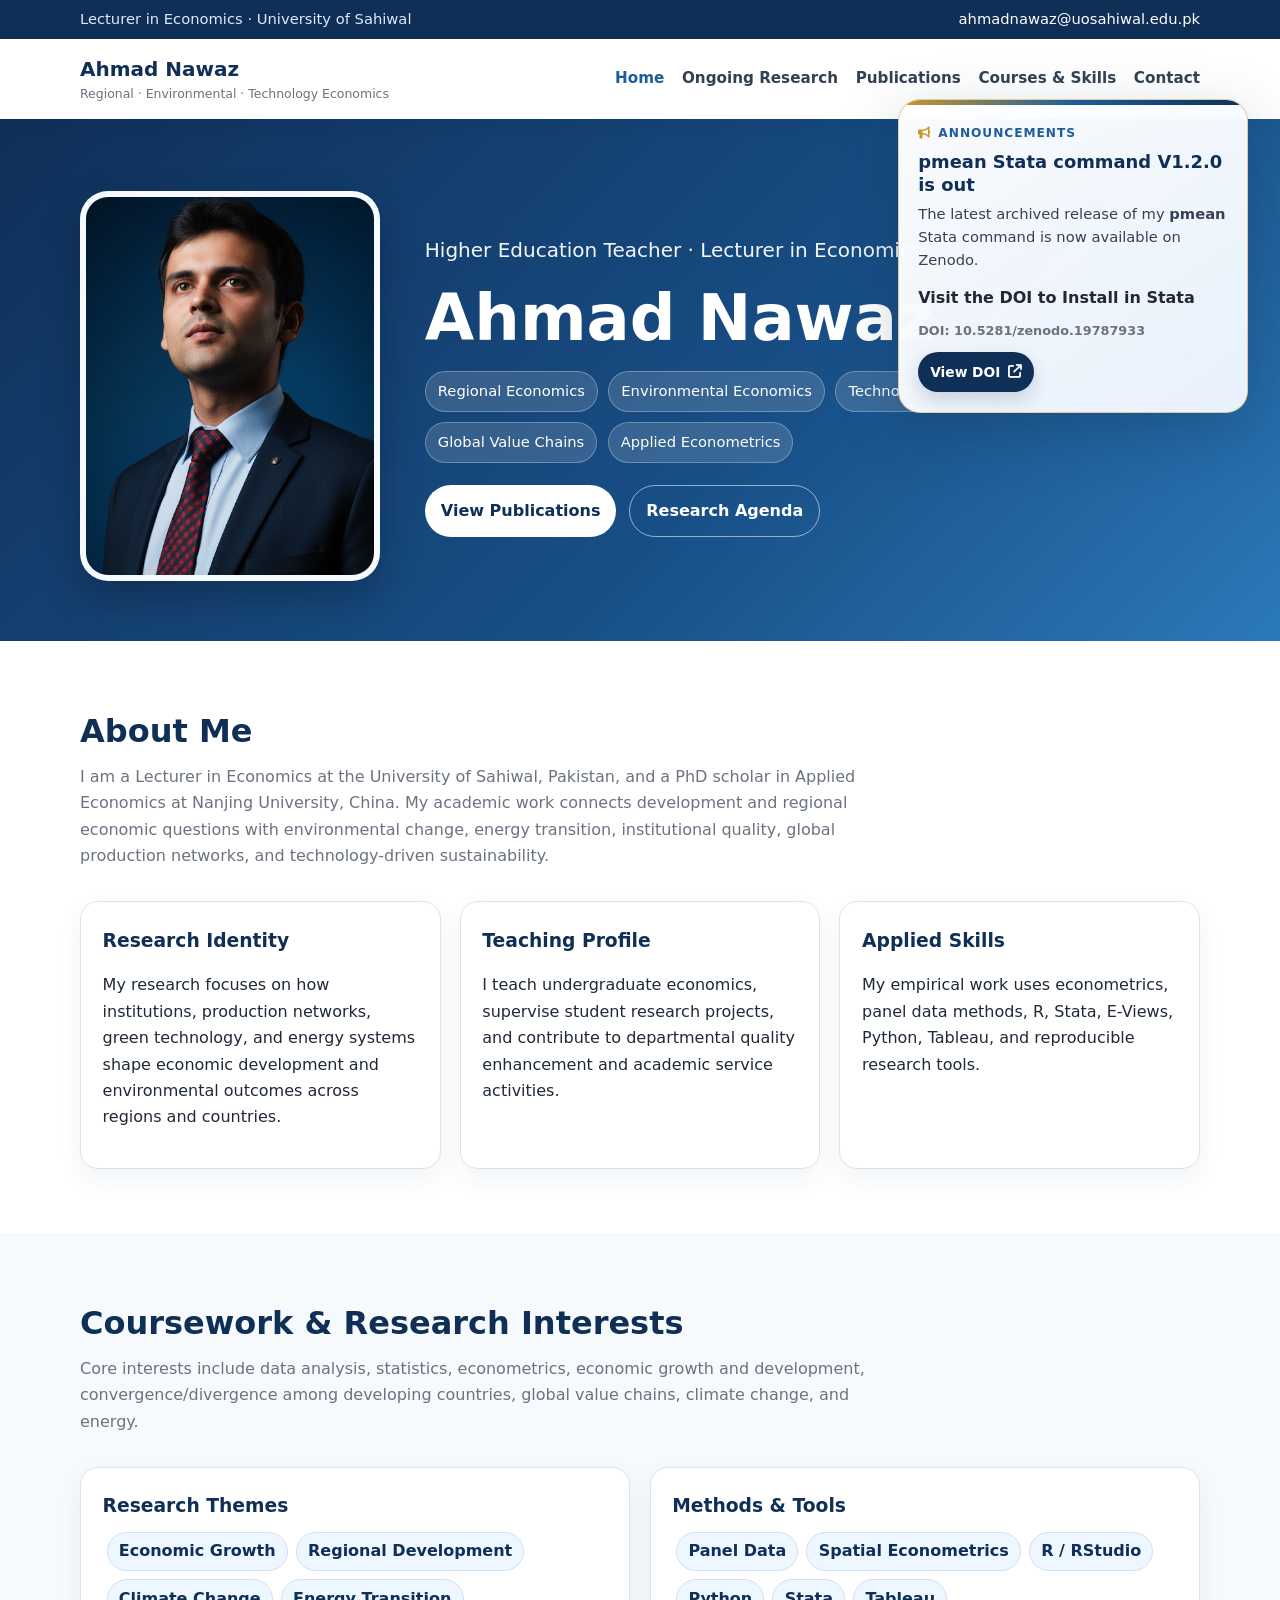
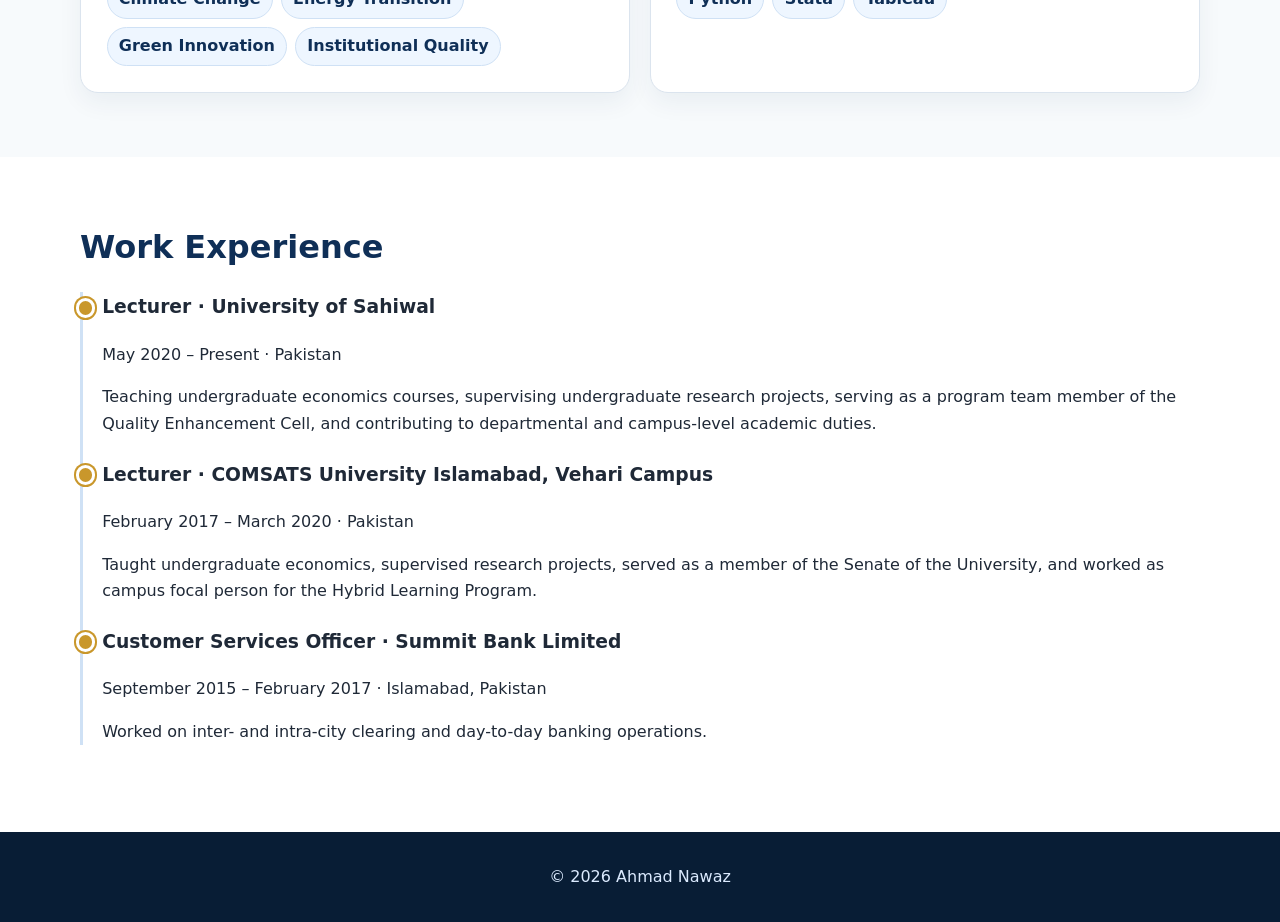
==== index.html @ 9e7041a4 "Remove contact link from footer Updated the footer section to remove the contact link." ====
<!DOCTYPE html><html lang="en"><head><meta charset="UTF-8"><meta name="viewport" content="width=device-width, initial-scale=1.0"><title>Ahmad Nawaz | Applied Economics Researcher</title><link rel="stylesheet" href="styles.css"><link rel="stylesheet" href="https://cdnjs.cloudflare.com/ajax/libs/font-awesome/6.4.0/css/all.min.css"></head><body>
<div class="topbar"><div class="container"><span>Lecturer in Economics · University of Sahiwal</span><span><a href="mailto:ahmadnawaz@uosahiwal.edu.pk">ahmadnawaz@uosahiwal.edu.pk</a></span></div></div>
<nav class="navbar"><div class="container nav-inner"><a class="brand" href="index.html">Ahmad Nawaz<span>Regional · Environmental · Technology Economics</span></a><div class="nav-links"><a class="active" href="index.html">Home</a><a href="ongoing-research.html">Ongoing Research</a><a href="publications.html">Publications</a><a href="courses-skills.html">Courses & Skills</a><a href="contact.html">Contact</a></div></div></nav>
<aside class="announcement-float" aria-label="Announcement: pmean Stata command V1.2.0 release">
  <div class="announcement-card">
    <div class="announcement-kicker"><i class="fa-solid fa-bullhorn" aria-hidden="true"></i><span>Announcements</span></div>
    <p class="announcement-title">pmean Stata command V1.2.0 is out</p>
    <p>The latest archived release of my <strong>pmean</strong> Stata command is now available on Zenodo.</p> 
    </p><strong>Visit the DOI to Install in Stata</strong></p>
    <span class="announcement-doi">DOI: 10.5281/zenodo.19787933</span>
    <a class="announcement-link" href="https://doi.org/10.5281/zenodo.19787933" target="_blank" rel="noopener noreferrer">View DOI <i class="fa-solid fa-arrow-up-right-from-square" aria-hidden="true"></i></a>
  </div>
</aside>
<header class="hero"><div class="container hero-grid"><div class="photo-frame"><img class="profile-photo" src="assets/profile.jpg" alt="Photo of Ahmad Nawaz" onerror="this.src='https://via.placeholder.com/440x560.png?text=Ahmad+Nawaz'"></div><div><p class="tagline">Higher Education Teacher · Lecturer in Economics</p><h1>Ahmad Nawaz</h1><div class="pill-row"><span class="pill">Regional Economics</span><span class="pill">Environmental Economics</span><span class="pill">Technology Economics</span><span class="pill">Global Value Chains</span><span class="pill">Applied Econometrics</span></div><div class="button-row"><a class="btn primary" href="publications.html">View Publications</a><a class="btn secondary" href="ongoing-research.html">Research Agenda</a></div></div></div></header>
<section class="section alt"><div class="container"><h2 class="section-title">About Me</h2><p class="section-lead">I am a Lecturer in Economics at the University of Sahiwal, Pakistan, and a PhD scholar in Applied Economics at Nanjing University, China. My academic work connects development and regional economic questions with environmental change, energy transition, institutional quality, global production networks, and technology-driven sustainability.</p><div class="grid three"><div class="card"><h3>Research Identity</h3><p>My research focuses on how institutions, production networks, green technology, and energy systems shape economic development and environmental outcomes across regions and countries.</p></div><div class="card"><h3>Teaching Profile</h3><p>I teach undergraduate economics, supervise student research projects, and contribute to departmental quality enhancement and academic service activities.</p></div><div class="card"><h3>Applied Skills</h3><p>My empirical work uses econometrics, panel data methods, R, Stata, E-Views, Python, Tableau, and reproducible research tools.</p></div></div></div></section>
<section class="section"><div class="container"><h2 class="section-title">Coursework & Research Interests</h2><p class="section-lead">Core interests include data analysis, statistics, econometrics, economic growth and development, convergence/divergence among developing countries, global value chains, climate change, and energy.</p><div class="grid two"><div class="card"><h3>Research Themes</h3><span class="badge">Economic Growth</span><span class="badge">Regional Development</span><span class="badge">Climate Change</span><span class="badge">Energy Transition</span><span class="badge">Green Innovation</span><span class="badge">Institutional Quality</span></div><div class="card"><h3>Methods & Tools</h3><span class="badge">Panel Data</span><span class="badge">Spatial Econometrics</span><span class="badge">R / RStudio</span><span class="badge">Python</span><span class="badge">Stata</span><span class="badge">Tableau</span></div></div></div></section>
<section class="section alt"><div class="container"><h2 class="section-title">Work Experience</h2><div class="timeline"><div class="timeline-item"><h3>Lecturer · University of Sahiwal</h3><p class="meta">May 2020 – Present · Pakistan</p><p>Teaching undergraduate economics courses, supervising undergraduate research projects, serving as a program team member of the Quality Enhancement Cell, and contributing to departmental and campus-level academic duties.</p></div><div class="timeline-item"><h3>Lecturer · COMSATS University Islamabad, Vehari Campus</h3><p class="meta">February 2017 – March 2020 · Pakistan</p><p>Taught undergraduate economics, supervised research projects, served as a member of the Senate of the University, and worked as campus focal person for the Hybrid Learning Program.</p></div><div class="timeline-item"><h3>Customer Services Officer · Summit Bank Limited</h3><p class="meta">September 2015 – February 2017 · Islamabad, Pakistan</p><p>Worked on inter- and intra-city clearing and day-to-day banking operations.</p></div></div></div></section>
<footer class="footer"><div class="container">© 2026 Ahmad Nawaz
---- styles.css ----
:root{
  --navy:#0f2f57; --blue:#1d5d9b; --sky:#eef6ff; --gold:#c9972b; --ink:#1f2937; --muted:#6b7280; --line:#dbe4ee; --white:#fff;
}
*{box-sizing:border-box} html{scroll-behavior:smooth} body{margin:0;font-family:Inter,system-ui,-apple-system,Segoe UI,Roboto,Arial,sans-serif;color:var(--ink);background:#f7fafc;line-height:1.65}.container{width:min(1120px,92%);margin:auto}.topbar{background:var(--navy);color:#dbeafe;font-size:.92rem}.topbar .container{display:flex;justify-content:space-between;gap:1rem;padding:.45rem 0;flex-wrap:wrap}.topbar a{color:#fff;text-decoration:none}.navbar{position:sticky;top:0;z-index:20;background:rgba(255,255,255,.96);backdrop-filter:blur(8px);box-shadow:0 2px 18px rgba(15,47,87,.08)}.nav-inner{display:flex;align-items:center;justify-content:space-between;padding:.9rem 0}.brand{font-weight:800;color:var(--navy);font-size:1.25rem;text-decoration:none}.brand span{display:block;font-weight:500;color:var(--muted);font-size:.78rem;margin-top:-.15rem}.nav-links{display:flex;gap:1.1rem;flex-wrap:wrap}.nav-links a{text-decoration:none;color:#334155;font-weight:600;font-size:.95rem}.nav-links a:hover,.nav-links a.active{color:var(--blue)}.hero{background:linear-gradient(135deg,var(--navy),#184f87 60%,#2b79b8);color:white;padding:4.5rem 0 3.8rem}.hero-grid{display:grid;grid-template-columns:300px 1fr;gap:2.8rem;align-items:center}.photo-frame{width:300px;max-width:100%;height:390px;border-radius:28px;overflow:hidden;border:6px solid rgba(255,255,255,.75);background:#dbeafe;box-shadow:0 18px 40px rgba(0,0,0,.24)}.profile-photo{width:100%;height:100%;display:block;object-fit:cover;object-position:center 22%}.hero h1{font-size:clamp(2.2rem,5vw,4rem);line-height:1.05;margin:.2rem 0}.hero .tagline{font-size:1.25rem;opacity:.95;margin:0 0 1.1rem}.pill-row{display:flex;flex-wrap:wrap;gap:.65rem;margin:1.2rem 0}.pill{background:rgba(255,255,255,.14);border:1px solid rgba(255,255,255,.28);padding:.45rem .75rem;border-radius:999px;font-size:.92rem}.button-row{display:flex;flex-wrap:wrap;gap:.8rem;margin-top:1.4rem}.btn{display:inline-flex;align-items:center;gap:.45rem;border-radius:999px;padding:.75rem 1rem;text-decoration:none;font-weight:700}.btn.primary{background:white;color:var(--navy)}.btn.secondary{border:1px solid rgba(255,255,255,.55);color:white}.section{padding:4rem 0}.section.alt{background:white}.section-title{font-size:2rem;color:var(--navy);margin:0 0 .35rem}.section-lead{color:var(--muted);max-width:820px;margin:0 0 2rem}.grid{display:grid;gap:1.2rem}.grid.two{grid-template-columns:repeat(2,minmax(0,1fr))}.grid.three{grid-template-columns:repeat(3,minmax(0,1fr))}.card{background:white;border:1px solid var(--line);border-radius:18px;padding:1.35rem;box-shadow:0 10px 24px rgba(15,47,87,.06)}.card h3{color:var(--navy);margin:.1rem 0 .35rem}.card .meta{color:var(--blue);font-weight:700;font-size:.94rem}.muted{color:var(--muted)}.timeline{border-left:3px solid #cfe1f5;padding-left:1.2rem}.timeline-item{position:relative;margin-bottom:1.4rem}.timeline-item:before{content:"";position:absolute;left:-1.65rem;top:.35rem;width:.85rem;height:.85rem;border-radius:999px;background:var(--gold);border:3px solid white;box-shadow:0 0 0 2px var(--gold)}.pub{display:grid;grid-template-columns:88px 1fr;gap:1rem}.year{font-weight:800;color:var(--gold);font-size:1.1rem}.pub-title{font-weight:800;color:var(--navy)}.list-clean{padding-left:1.1rem}.list-clean li{margin:.35rem 0}.footer{background:#081d35;color:#dbeafe;padding:2rem 0;text-align:center}.footer a{color:white}.contact-grid{display:grid;grid-template-columns:1.2fr .8fr;gap:1.4rem}.badge{display:inline-block;background:var(--sky);border:1px solid #cfe1f5;color:var(--navy);font-weight:700;padding:.35rem .7rem;border-radius:999px;margin:.25rem}.notice{background:#fff8e6;border-left:5px solid var(--gold);padding:1rem;border-radius:12px;color:#5f4200}.course-list{columns:2;column-gap:2rem}.course-list li{break-inside:avoid;margin-bottom:.45rem}@media(max-width:800px){.hero-grid,.grid.two,.grid.three,.contact-grid{grid-template-columns:1fr}.hero{text-align:center}.photo-frame{margin:auto;width:min(300px,90vw);height:390px}.profile-photo{margin:auto}.pill-row,.button-row{justify-content:center}.nav-links{gap:.65rem}.course-list{columns:1}}

.announcement-float{position:fixed;top:6.2rem;right:clamp(1rem,4vw,2rem);z-index:30;width:min(350px,calc(100vw - 2rem));animation:announcement-drift 16s ease-in-out infinite;filter:drop-shadow(0 18px 30px rgba(8,29,53,.22))}.announcement-card{position:relative;overflow:hidden;background:linear-gradient(145deg,rgba(255,255,255,.98),rgba(238,246,255,.97));border:1px solid rgba(201,151,43,.45);border-radius:22px;padding:1.15rem 1.2rem 1.2rem;box-shadow:inset 0 1px 0 rgba(255,255,255,.85)}.announcement-card:before{content:"";position:absolute;inset:0 0 auto 0;height:5px;background:linear-gradient(90deg,var(--gold),var(--blue),var(--navy))}.announcement-kicker{display:inline-flex;align-items:center;gap:.45rem;color:var(--blue);font-size:.76rem;font-weight:800;letter-spacing:.08em;text-transform:uppercase}.announcement-kicker i{color:var(--gold)}.announcement-card .announcement-title{color:var(--navy);font-size:1.12rem;line-height:1.25;margin:.4rem 0 .45rem;font-weight:800}.announcement-card p{font-size:.92rem;line-height:1.55;color:#334155;margin:0 0 .8rem}.announcement-doi{display:block;color:var(--muted);font-size:.8rem;font-weight:700;margin:-.25rem 0 .7rem}.announcement-link{display:inline-flex;align-items:center;gap:.45rem;text-decoration:none;background:var(--navy);color:white;font-weight:800;font-size:.86rem;padding:.55rem .75rem;border-radius:999px;box-shadow:0 8px 18px rgba(15,47,87,.18)}.announcement-link:hover{background:var(--blue);transform:translateY(-1px)}@keyframes announcement-drift{0%,100%{transform:translateY(0)}50%{transform:translateY(28px)}}@media(prefers-reduced-motion:reduce){.announcement-float{animation:none}.announcement-link:hover{transform:none}}@media(max-width:800px){.announcement-float{position:static;width:min(92%,420px);margin:1rem auto -1.2rem;animation:none}.announcement-card{text-align:left}.announcement-card .announcement-title{font-size:1.05rem}}
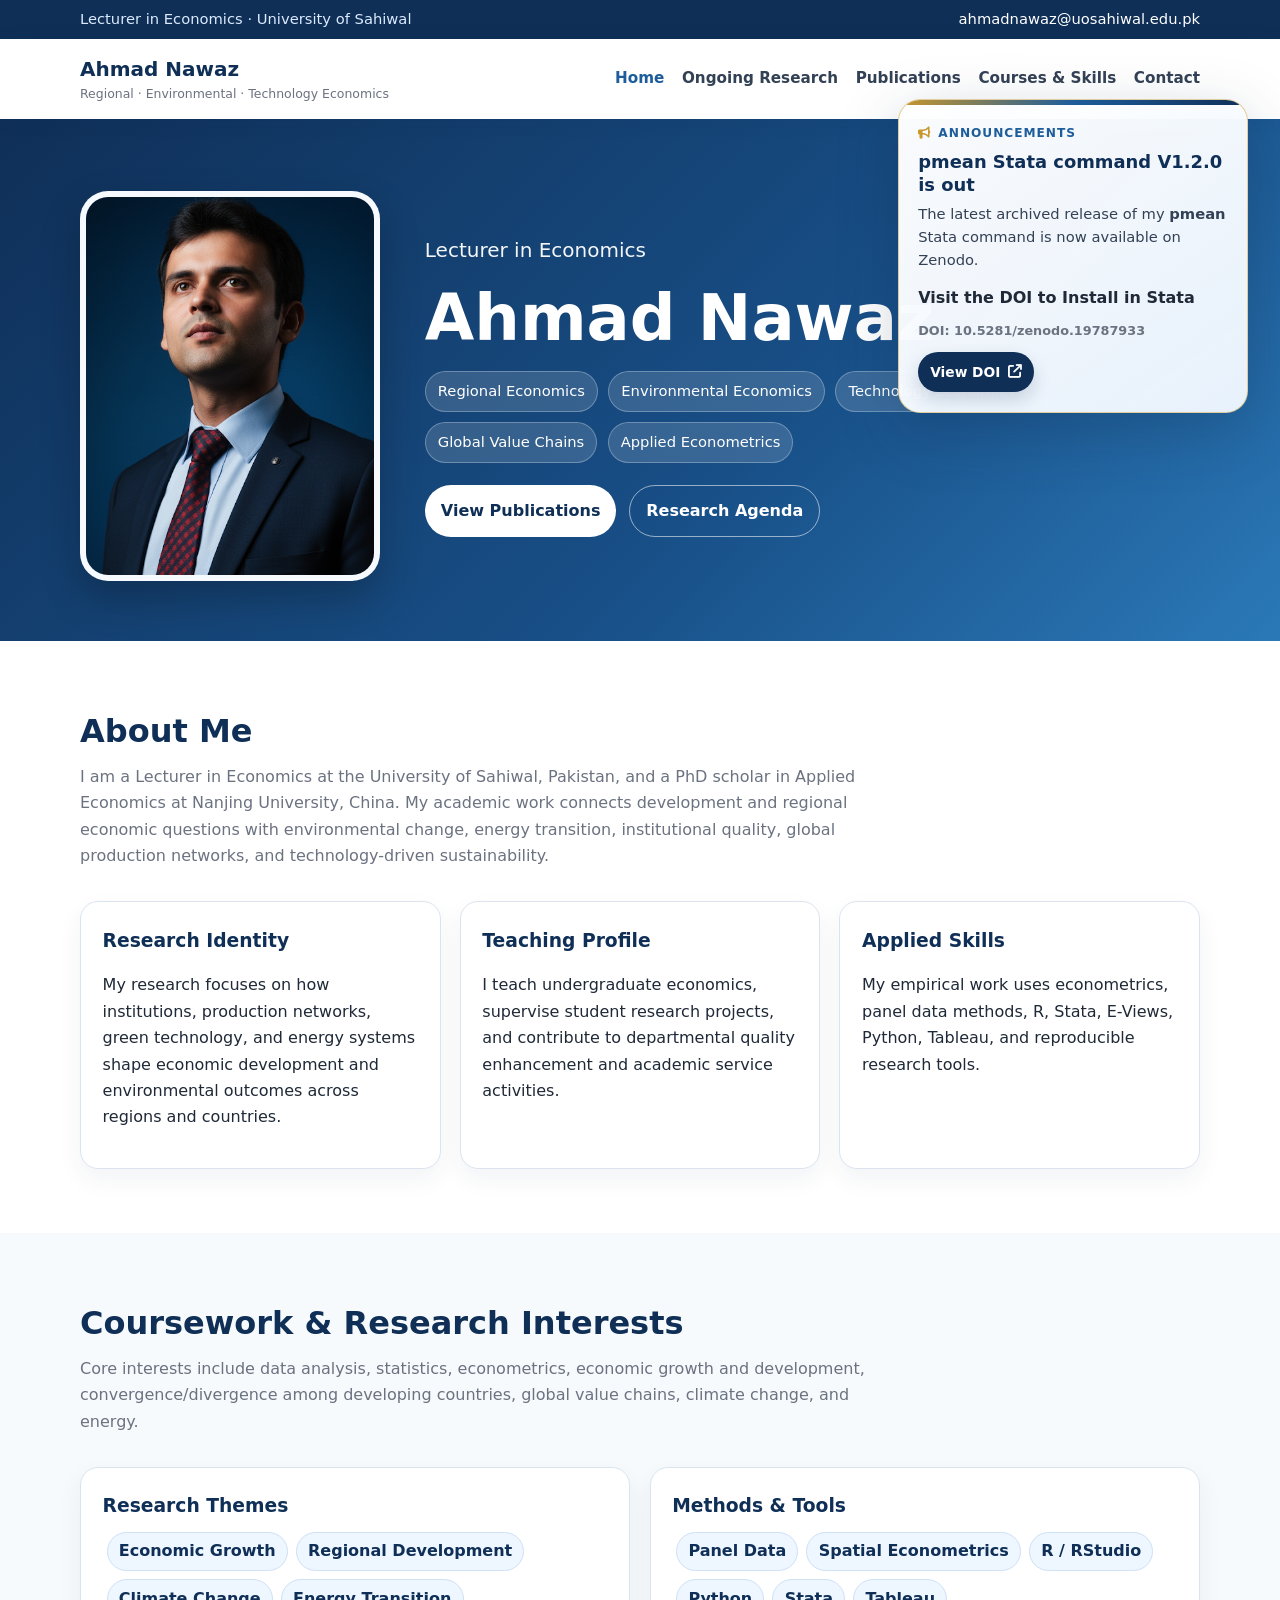
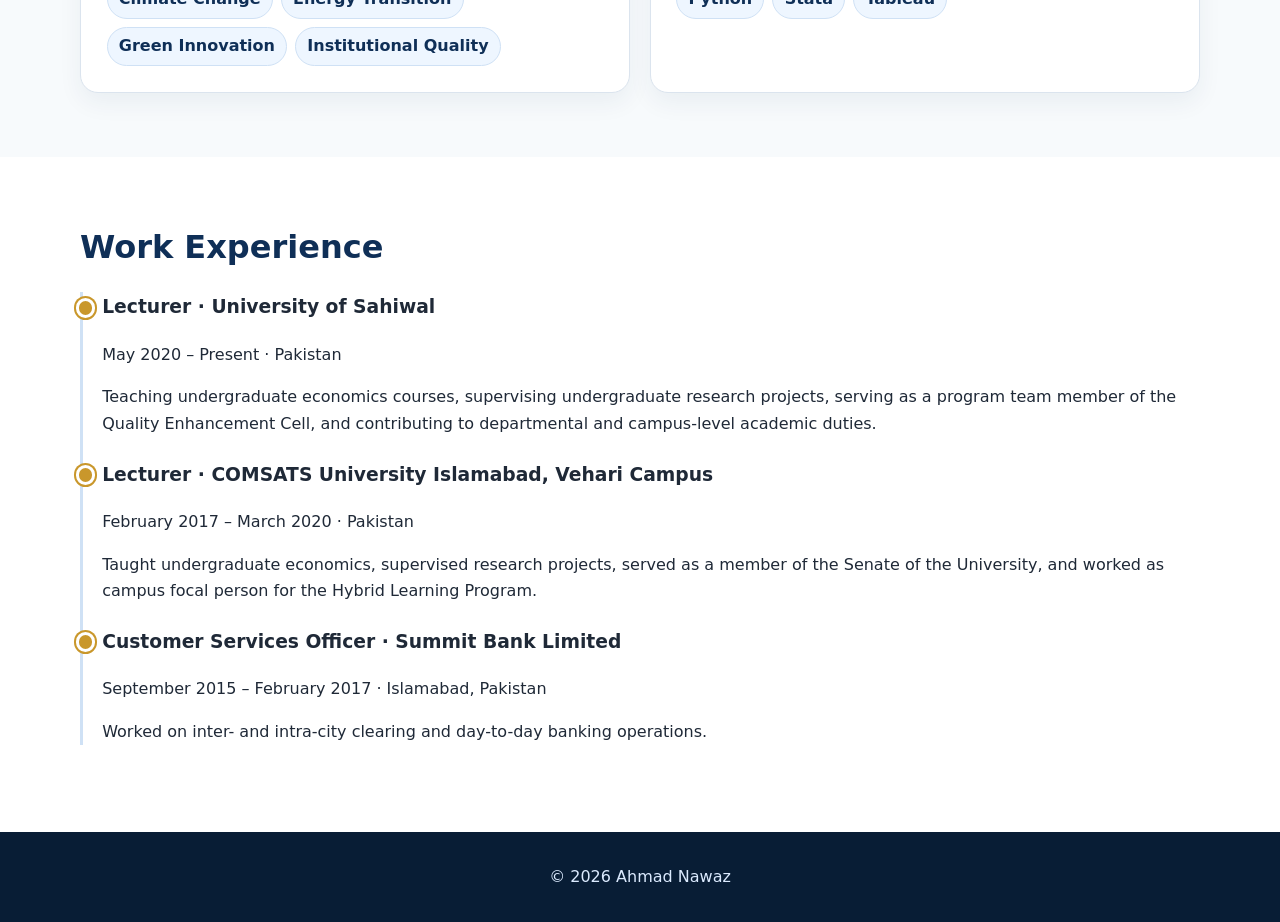
==== commit 20c7d932: "Fix duplicate header section in index.html" ====
--- a/index.html
+++ b/index.html
@@ -11,7 +11,7 @@
     <a class="announcement-link" href="https://doi.org/10.5281/zenodo.19787933" target="_blank" rel="noopener noreferrer">View DOI <i class="fa-solid fa-arrow-up-right-from-square" aria-hidden="true"></i></a>
   </div>
 </aside>
-<header class="hero"><div class="container hero-grid"><div class="photo-frame"><img class="profile-photo" src="assets/profile.jpg" alt="Photo of Ahmad Nawaz" onerror="this.src='https://via.placeholder.com/440x560.png?text=Ahmad+Nawaz'"></div><div><p class="tagline">Higher Education Teacher · Lecturer in Economics</p><h1>Ahmad Nawaz</h1><div class="pill-row"><span class="pill">Regional Economics</span><span class="pill">Environmental Economics</span><span class="pill">Technology Economics</span><span class="pill">Global Value Chains</span><span class="pill">Applied Econometrics</span></div><div class="button-row"><a class="btn primary" href="publications.html">View Publications</a><a class="btn secondary" href="ongoing-research.html">Research Agenda</a></div></div></div></header>
+<header class="hero"><div class="container hero-grid"><div class="photo-frame"><img class="profile-photo" src="assets/profile.jpg" alt="Photo of Ahmad Nawaz" onerror="this.src='https://via.placeholder.com/440x560.png?text=Ahmad+Nawaz'"></div><div><p class="tagline">Lecturer in Economics</p><h1>Ahmad Nawaz</h1><div class="pill-row"><span class="pill">Regional Economics</span><span class="pill">Environmental Economics</span><span class="pill">Technology Economics</span><span class="pill">Global Value Chains</span><span class="pill">Applied Econometrics</span></div><div class="button-row"><a class="btn primary" href="publications.html">View Publications</a><a class="btn secondary" href="ongoing-research.html">Research Agenda</a></div></div></div></header>
 <section class="section alt"><div class="container"><h2 class="section-title">About Me</h2><p class="section-lead">I am a Lecturer in Economics at the University of Sahiwal, Pakistan, and a PhD scholar in Applied Economics at Nanjing University, China. My academic work connects development and regional economic questions with environmental change, energy transition, institutional quality, global production networks, and technology-driven sustainability.</p><div class="grid three"><div class="card"><h3>Research Identity</h3><p>My research focuses on how institutions, production networks, green technology, and energy systems shape economic development and environmental outcomes across regions and countries.</p></div><div class="card"><h3>Teaching Profile</h3><p>I teach undergraduate economics, supervise student research projects, and contribute to departmental quality enhancement and academic service activities.</p></div><div class="card"><h3>Applied Skills</h3><p>My empirical work uses econometrics, panel data methods, R, Stata, E-Views, Python, Tableau, and reproducible research tools.</p></div></div></div></section>
 <section class="section"><div class="container"><h2 class="section-title">Coursework & Research Interests</h2><p class="section-lead">Core interests include data analysis, statistics, econometrics, economic growth and development, convergence/divergence among developing countries, global value chains, climate change, and energy.</p><div class="grid two"><div class="card"><h3>Research Themes</h3><span class="badge">Economic Growth</span><span class="badge">Regional Development</span><span class="badge">Climate Change</span><span class="badge">Energy Transition</span><span class="badge">Green Innovation</span><span class="badge">Institutional Quality</span></div><div class="card"><h3>Methods & Tools</h3><span class="badge">Panel Data</span><span class="badge">Spatial Econometrics</span><span class="badge">R / RStudio</span><span class="badge">Python</span><span class="badge">Stata</span><span class="badge">Tableau</span></div></div></div></section>
 <section class="section alt"><div class="container"><h2 class="section-title">Work Experience</h2><div class="timeline"><div class="timeline-item"><h3>Lecturer · University of Sahiwal</h3><p class="meta">May 2020 – Present · Pakistan</p><p>Teaching undergraduate economics courses, supervising undergraduate research projects, serving as a program team member of the Quality Enhancement Cell, and contributing to departmental and campus-level academic duties.</p></div><div class="timeline-item"><h3>Lecturer · COMSATS University Islamabad, Vehari Campus</h3><p class="meta">February 2017 – March 2020 · Pakistan</p><p>Taught undergraduate economics, supervised research projects, served as a member of the Senate of the University, and worked as campus focal person for the Hybrid Learning Program.</p></div><div class="timeline-item"><h3>Customer Services Officer · Summit Bank Limited</h3><p class="meta">September 2015 – February 2017 · Islamabad, Pakistan</p><p>Worked on inter- and intra-city clearing and day-to-day banking operations.</p></div></div></div></section>
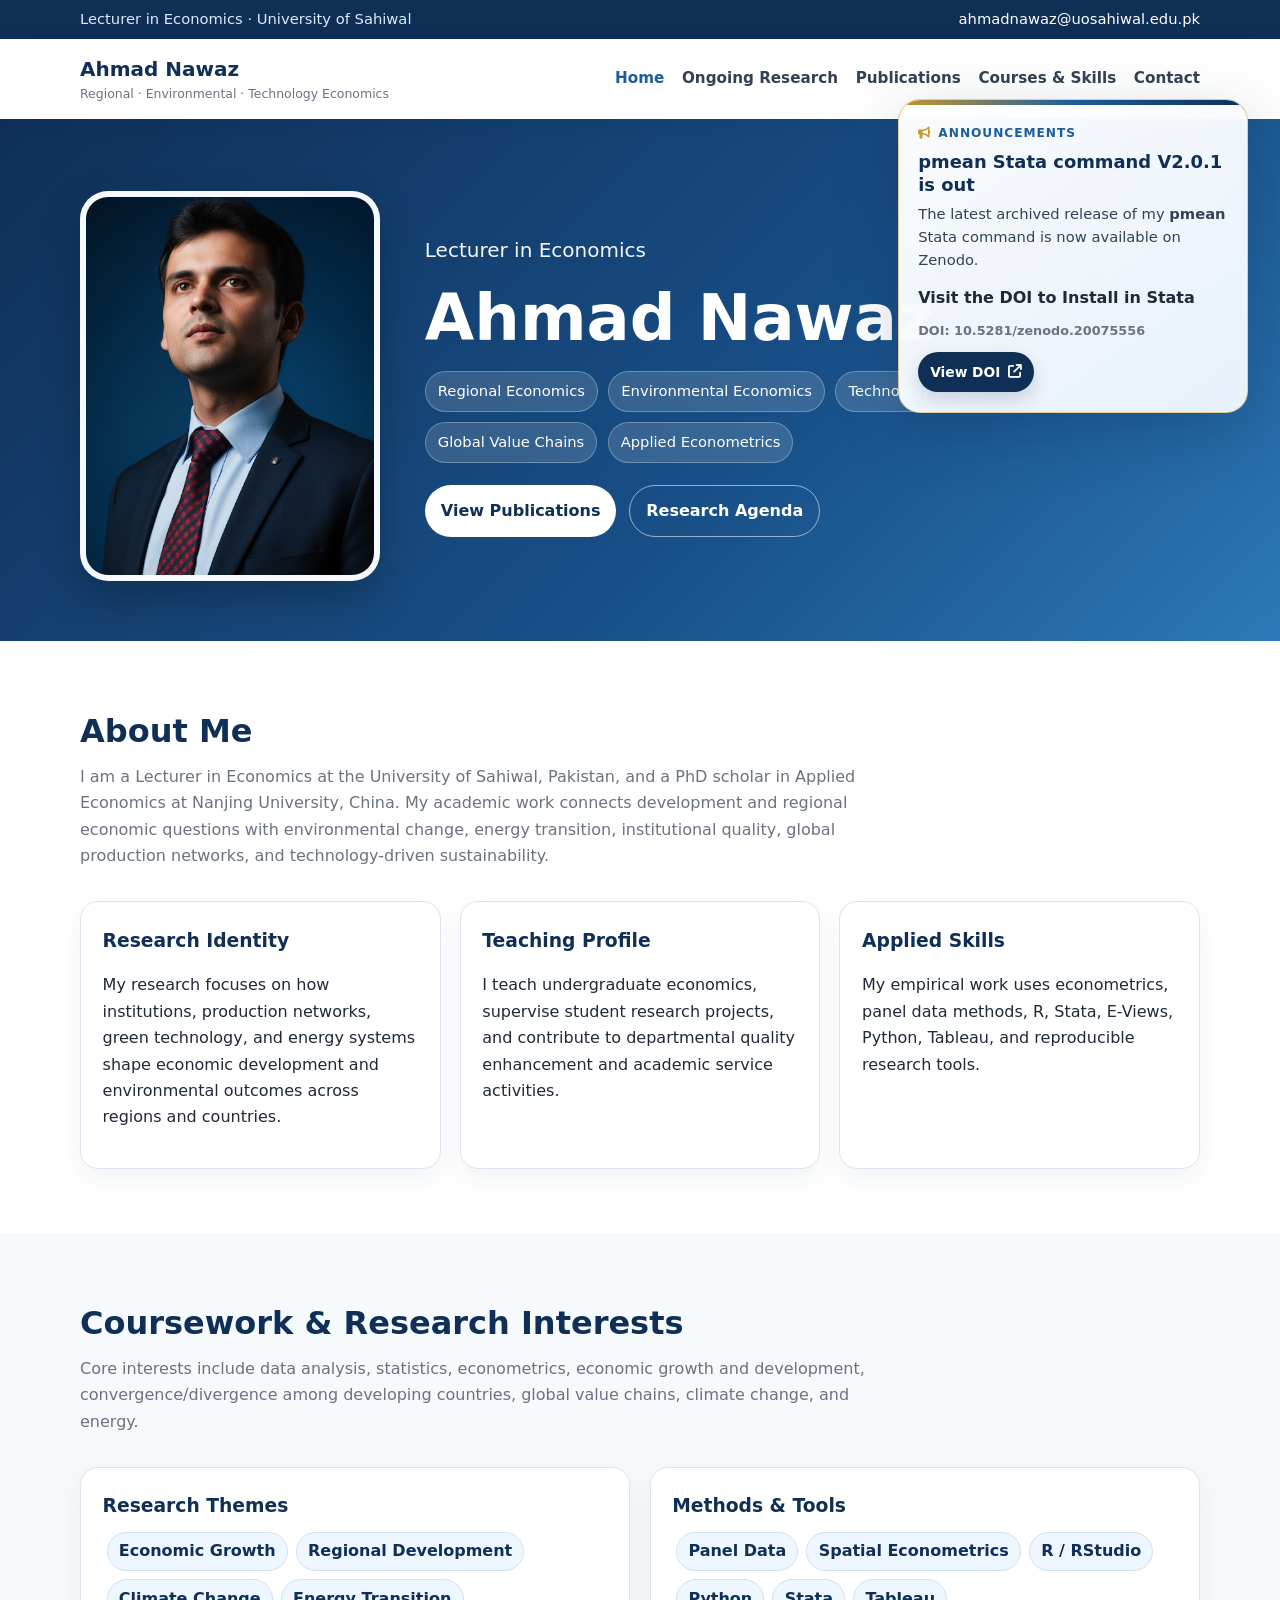
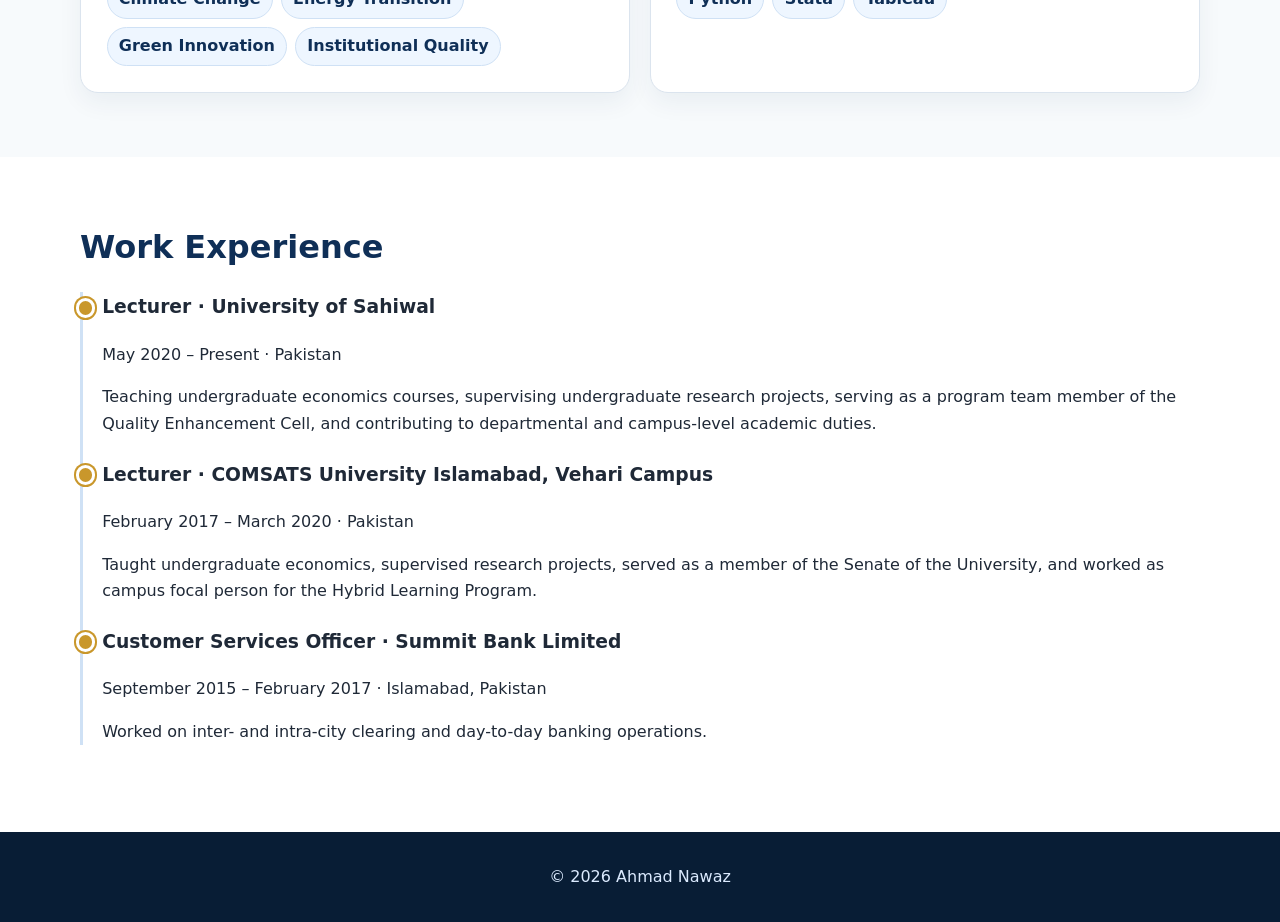
==== commit 0e535561: "Update pmean Stata command announcement to V2.0.1 Updated the announcement for the pmean Stata comma" ====
--- a/index.html
+++ b/index.html
@@ -4,11 +4,11 @@
 <aside class="announcement-float" aria-label="Announcement: pmean Stata command V1.2.0 release">
   <div class="announcement-card">
     <div class="announcement-kicker"><i class="fa-solid fa-bullhorn" aria-hidden="true"></i><span>Announcements</span></div>
-    <p class="announcement-title">pmean Stata command V1.2.0 is out</p>
+    <p class="announcement-title">pmean Stata command V2.0.1 is out</p>
     <p>The latest archived release of my <strong>pmean</strong> Stata command is now available on Zenodo.</p> 
     </p><strong>Visit the DOI to Install in Stata</strong></p>
-    <span class="announcement-doi">DOI: 10.5281/zenodo.19787933</span>
-    <a class="announcement-link" href="https://doi.org/10.5281/zenodo.19787933" target="_blank" rel="noopener noreferrer">View DOI <i class="fa-solid fa-arrow-up-right-from-square" aria-hidden="true"></i></a>
+    <span class="announcement-doi">DOI: 10.5281/zenodo.20075556</span>
+    <a class="announcement-link" href="https://doi.org/10.5281/zenodo.20075556" target="_blank" rel="noopener noreferrer">View DOI <i class="fa-solid fa-arrow-up-right-from-square" aria-hidden="true"></i></a>
   </div>
 </aside>
 <header class="hero"><div class="container hero-grid"><div class="photo-frame"><img class="profile-photo" src="assets/profile.jpg" alt="Photo of Ahmad Nawaz" onerror="this.src='https://via.placeholder.com/440x560.png?text=Ahmad+Nawaz'"></div><div><p class="tagline">Lecturer in Economics</p><h1>Ahmad Nawaz</h1><div class="pill-row"><span class="pill">Regional Economics</span><span class="pill">Environmental Economics</span><span class="pill">Technology Economics</span><span class="pill">Global Value Chains</span><span class="pill">Applied Econometrics</span></div><div class="button-row"><a class="btn primary" href="publications.html">View Publications</a><a class="btn secondary" href="ongoing-research.html">Research Agenda</a></div></div></div></header>
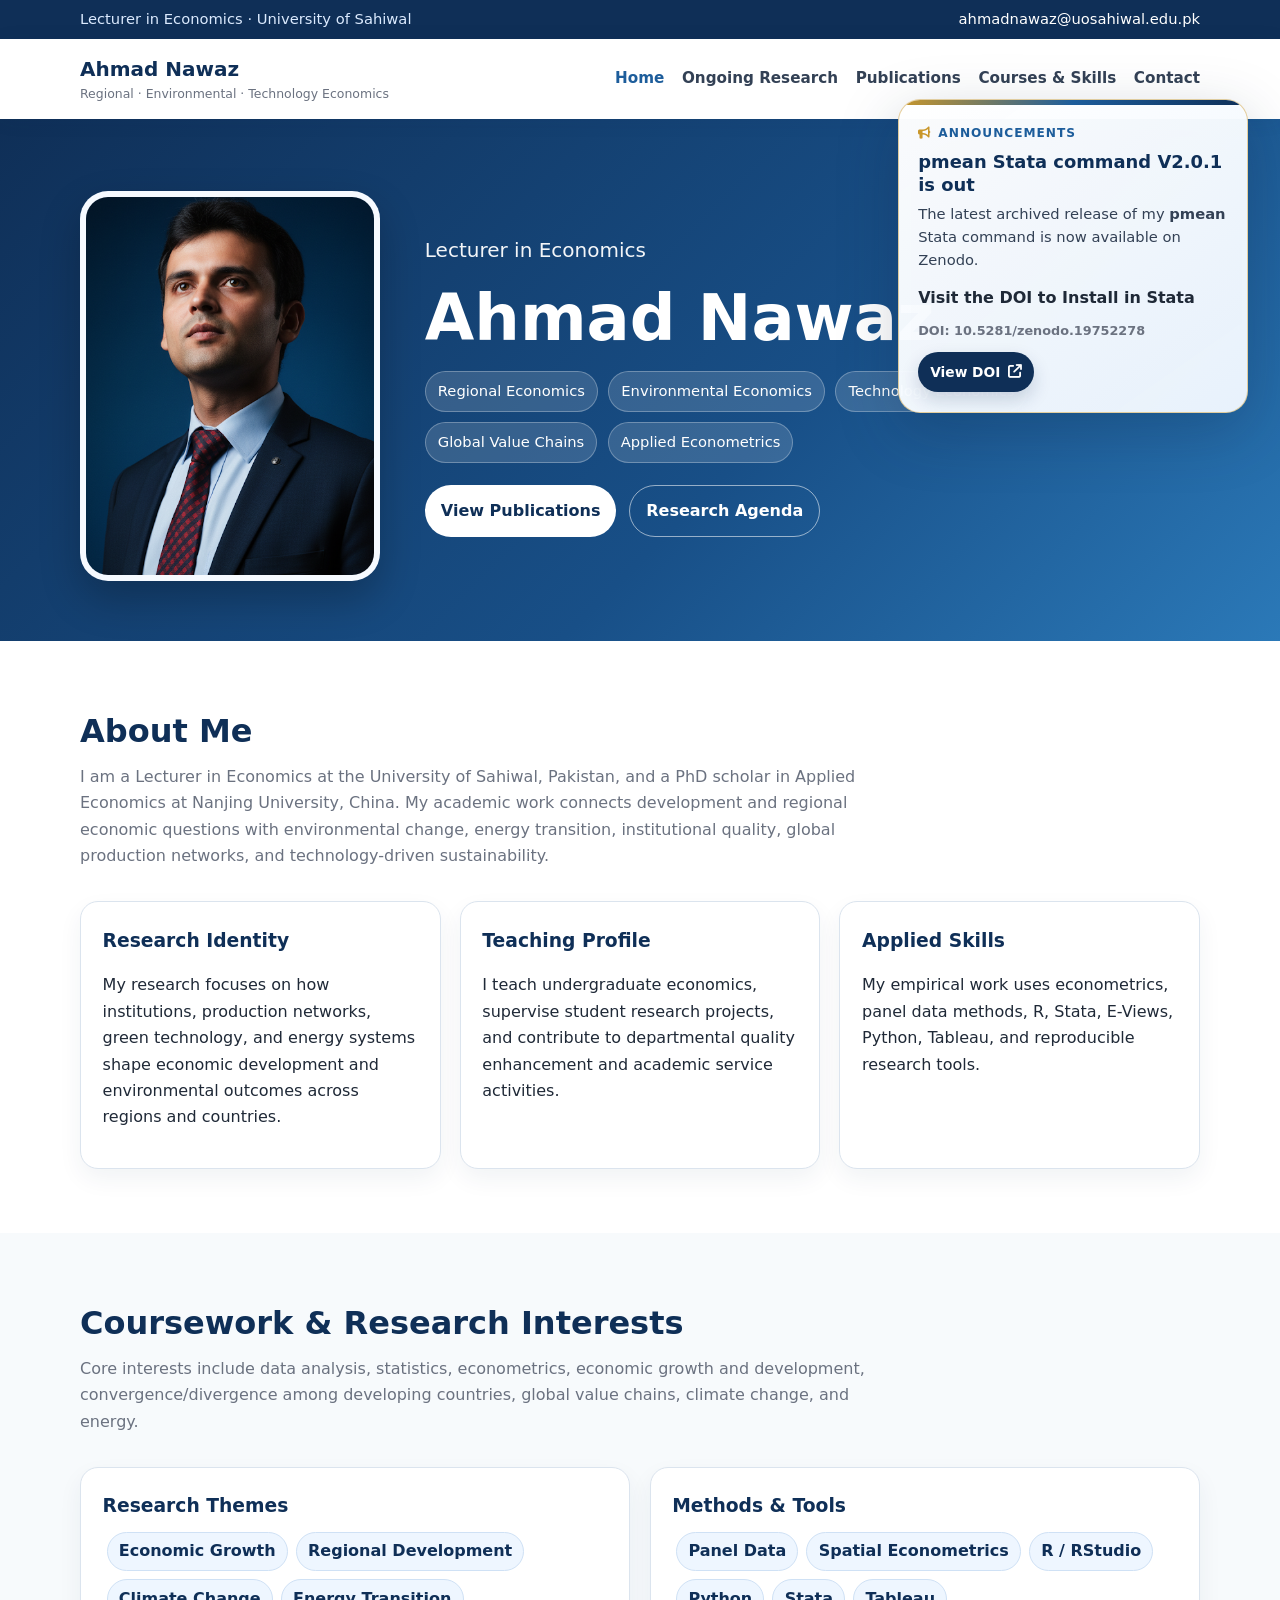
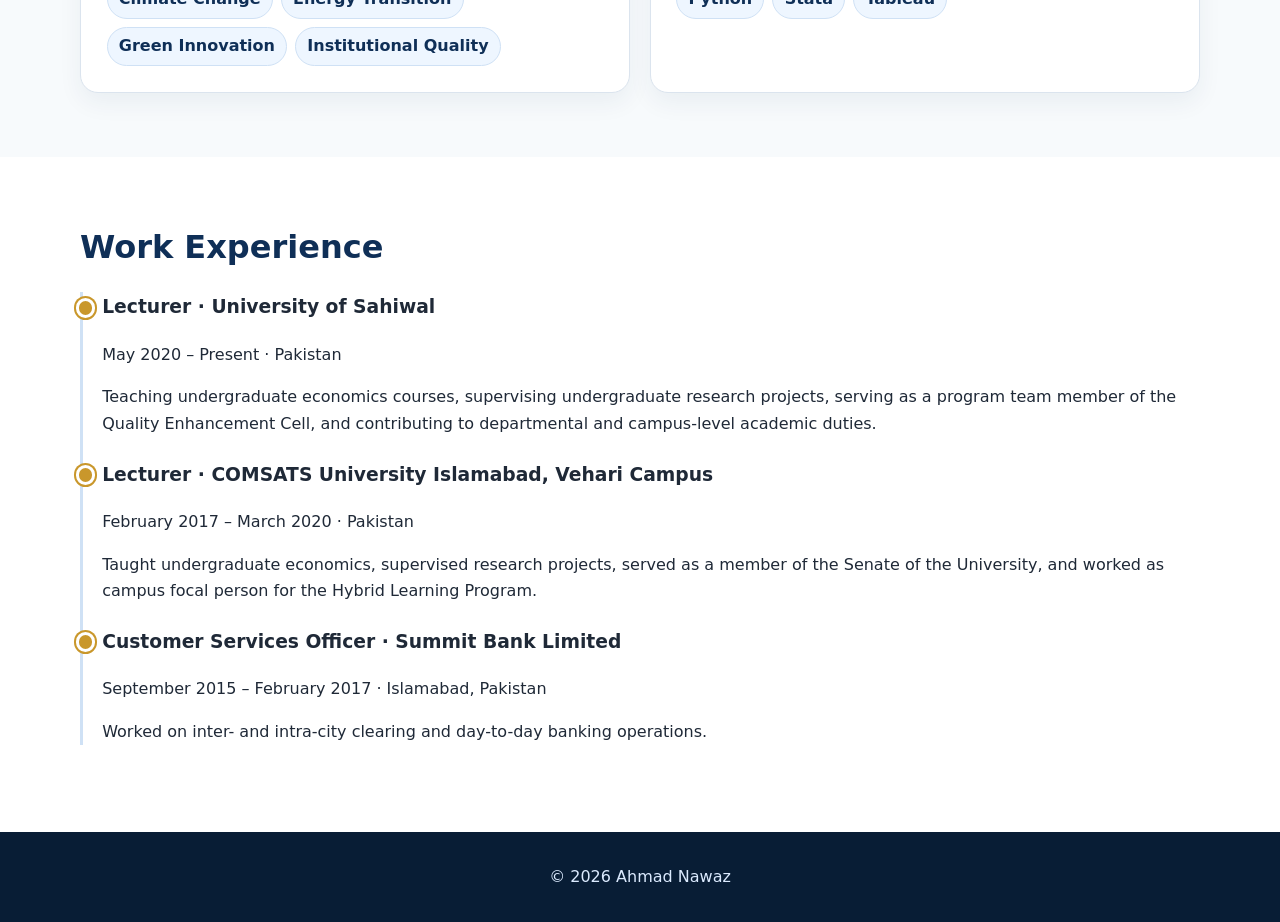
==== commit 3c3d4ae9: "Update index.html" ====
--- a/index.html
+++ b/index.html
@@ -7,8 +7,8 @@
     <p class="announcement-title">pmean Stata command V2.0.1 is out</p>
     <p>The latest archived release of my <strong>pmean</strong> Stata command is now available on Zenodo.</p> 
     </p><strong>Visit the DOI to Install in Stata</strong></p>
-    <span class="announcement-doi">DOI: 10.5281/zenodo.20075556</span>
-    <a class="announcement-link" href="https://doi.org/10.5281/zenodo.20075556" target="_blank" rel="noopener noreferrer">View DOI <i class="fa-solid fa-arrow-up-right-from-square" aria-hidden="true"></i></a>
+    <span class="announcement-doi">DOI: 10.5281/zenodo.19752278</span>
+    <a class="announcement-link" href="https://doi.org/10.5281/zenodo.19752278" target="_blank" rel="noopener noreferrer">View DOI <i class="fa-solid fa-arrow-up-right-from-square" aria-hidden="true"></i></a>
   </div>
 </aside>
 <header class="hero"><div class="container hero-grid"><div class="photo-frame"><img class="profile-photo" src="assets/profile.jpg" alt="Photo of Ahmad Nawaz" onerror="this.src='https://via.placeholder.com/440x560.png?text=Ahmad+Nawaz'"></div><div><p class="tagline">Lecturer in Economics</p><h1>Ahmad Nawaz</h1><div class="pill-row"><span class="pill">Regional Economics</span><span class="pill">Environmental Economics</span><span class="pill">Technology Economics</span><span class="pill">Global Value Chains</span><span class="pill">Applied Econometrics</span></div><div class="button-row"><a class="btn primary" href="publications.html">View Publications</a><a class="btn secondary" href="ongoing-research.html">Research Agenda</a></div></div></div></header>
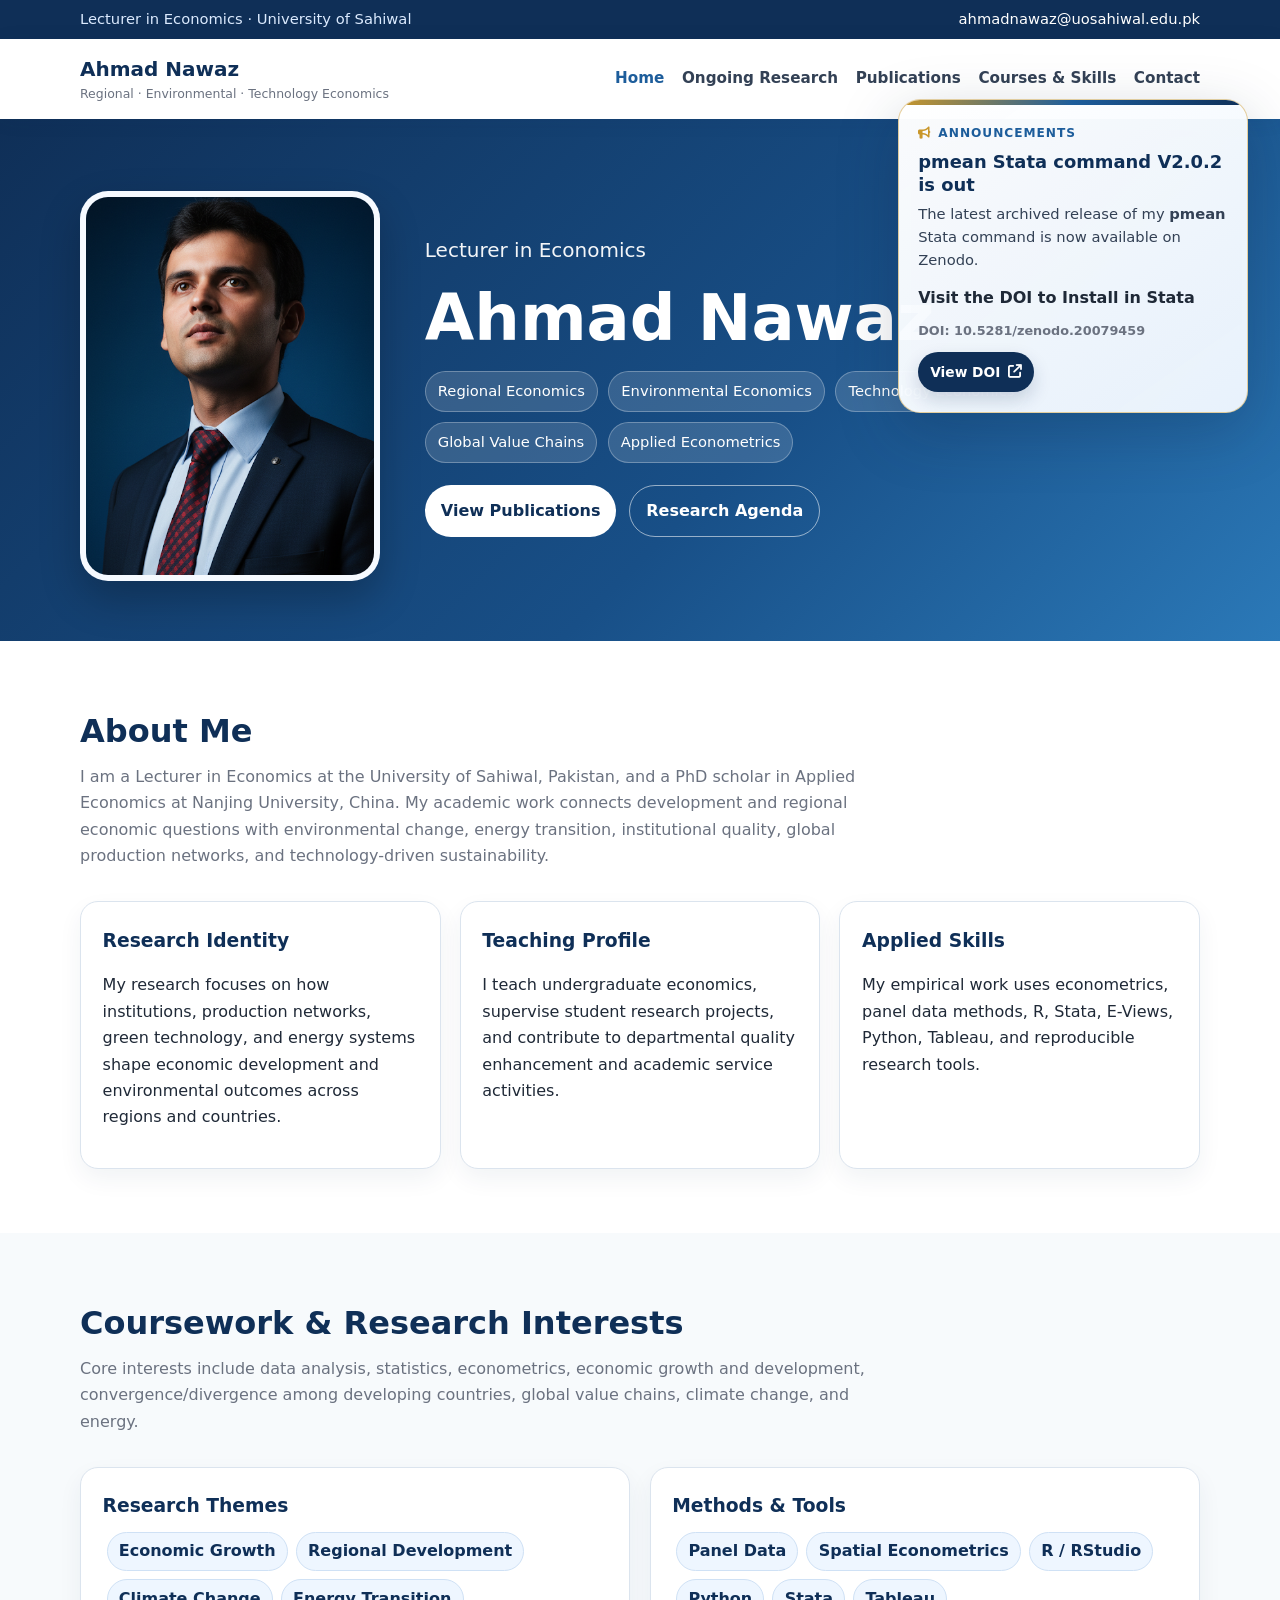
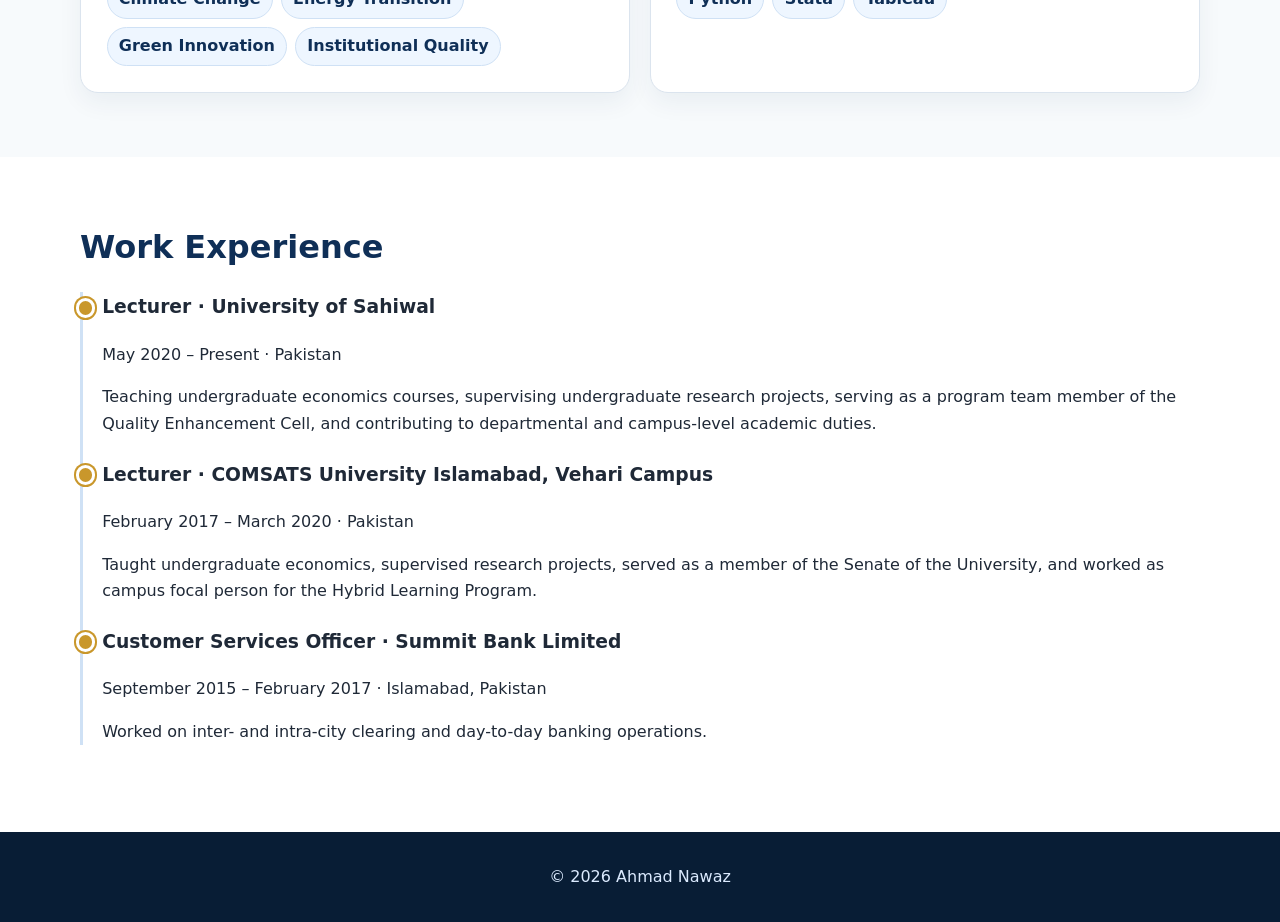
==== commit 08062d12: "Update index.html" ====
--- a/index.html
+++ b/index.html
@@ -4,11 +4,11 @@
 <aside class="announcement-float" aria-label="Announcement: pmean Stata command V1.2.0 release">
   <div class="announcement-card">
     <div class="announcement-kicker"><i class="fa-solid fa-bullhorn" aria-hidden="true"></i><span>Announcements</span></div>
-    <p class="announcement-title">pmean Stata command V2.0.1 is out</p>
+    <p class="announcement-title">pmean Stata command V2.0.2 is out</p>
     <p>The latest archived release of my <strong>pmean</strong> Stata command is now available on Zenodo.</p> 
     </p><strong>Visit the DOI to Install in Stata</strong></p>
-    <span class="announcement-doi">DOI: 10.5281/zenodo.19752278</span>
-    <a class="announcement-link" href="https://doi.org/10.5281/zenodo.19752278" target="_blank" rel="noopener noreferrer">View DOI <i class="fa-solid fa-arrow-up-right-from-square" aria-hidden="true"></i></a>
+    <span class="announcement-doi">DOI: 10.5281/zenodo.20079459</span>
+    <a class="announcement-link" href="https://doi.org/10.5281/zenodo.20079459" target="_blank" rel="noopener noreferrer">View DOI <i class="fa-solid fa-arrow-up-right-from-square" aria-hidden="true"></i></a>
   </div>
 </aside>
 <header class="hero"><div class="container hero-grid"><div class="photo-frame"><img class="profile-photo" src="assets/profile.jpg" alt="Photo of Ahmad Nawaz" onerror="this.src='https://via.placeholder.com/440x560.png?text=Ahmad+Nawaz'"></div><div><p class="tagline">Lecturer in Economics</p><h1>Ahmad Nawaz</h1><div class="pill-row"><span class="pill">Regional Economics</span><span class="pill">Environmental Economics</span><span class="pill">Technology Economics</span><span class="pill">Global Value Chains</span><span class="pill">Applied Econometrics</span></div><div class="button-row"><a class="btn primary" href="publications.html">View Publications</a><a class="btn secondary" href="ongoing-research.html">Research Agenda</a></div></div></div></header>
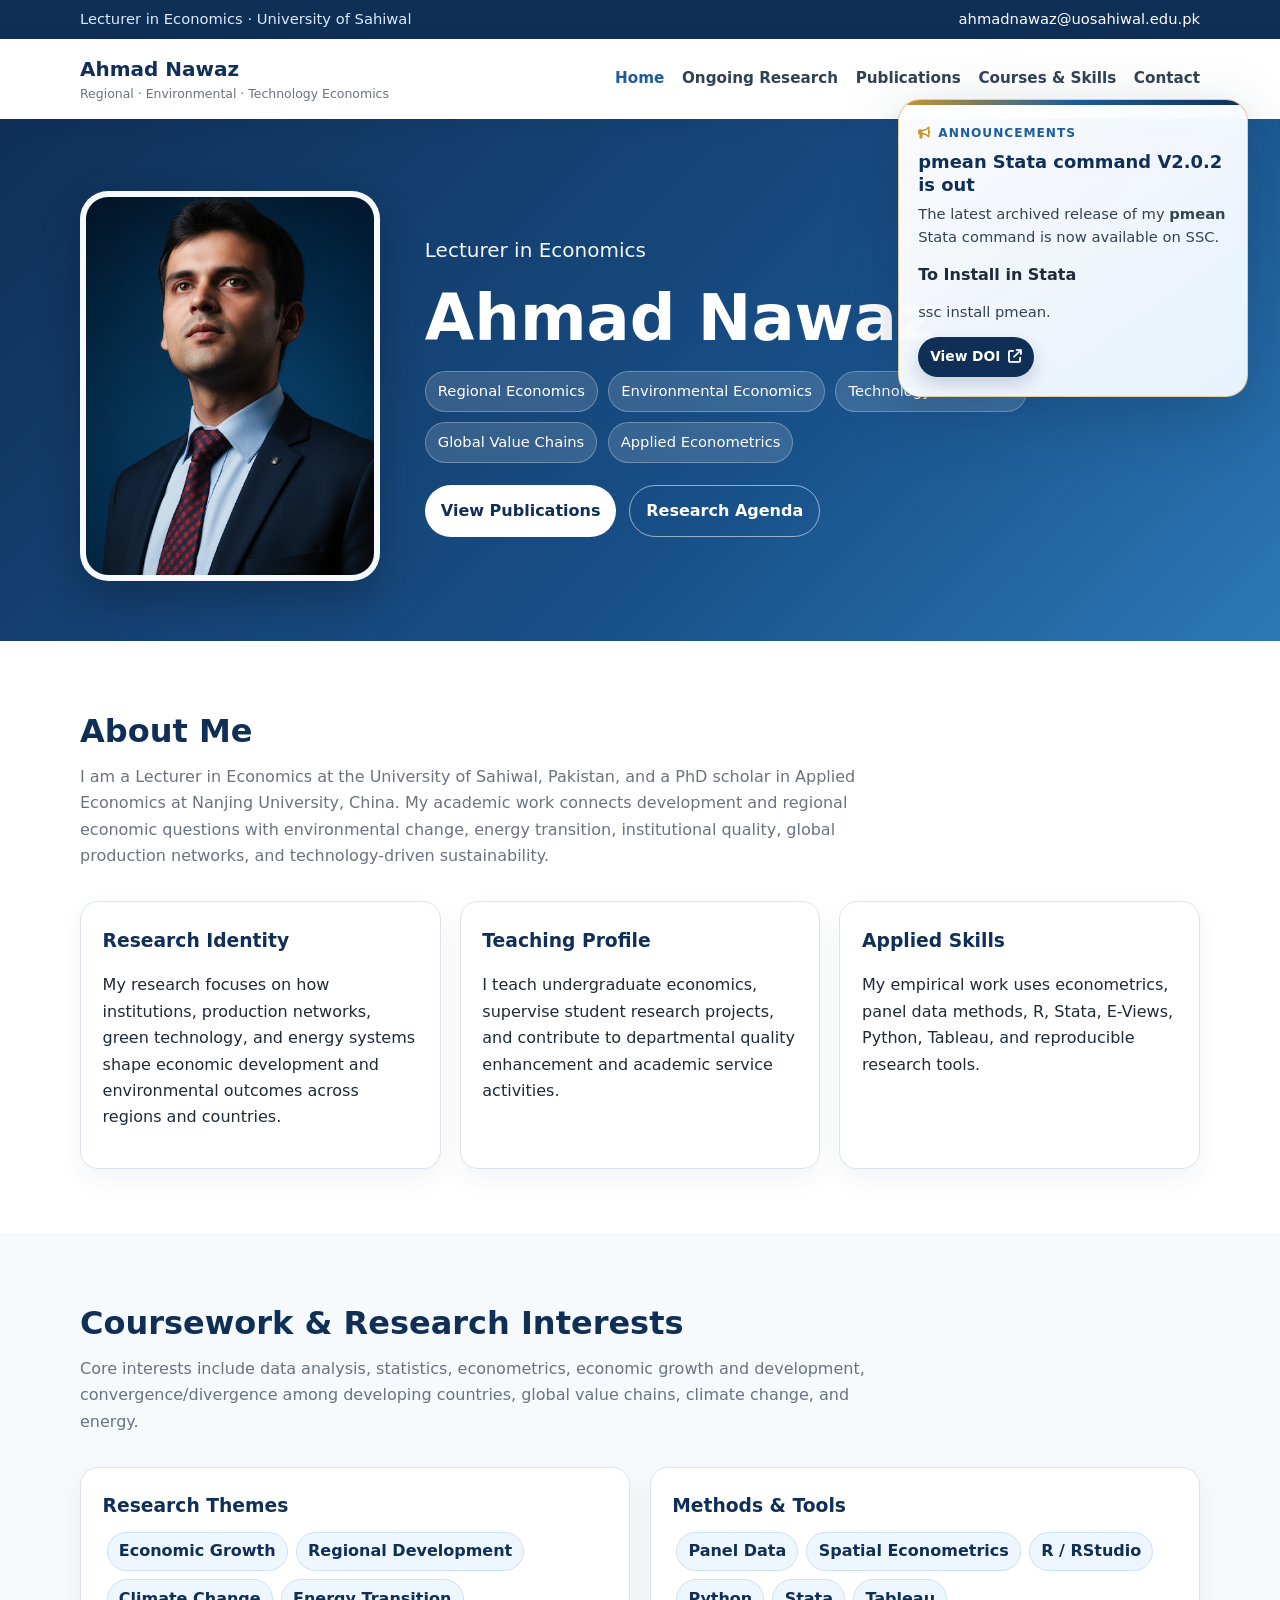
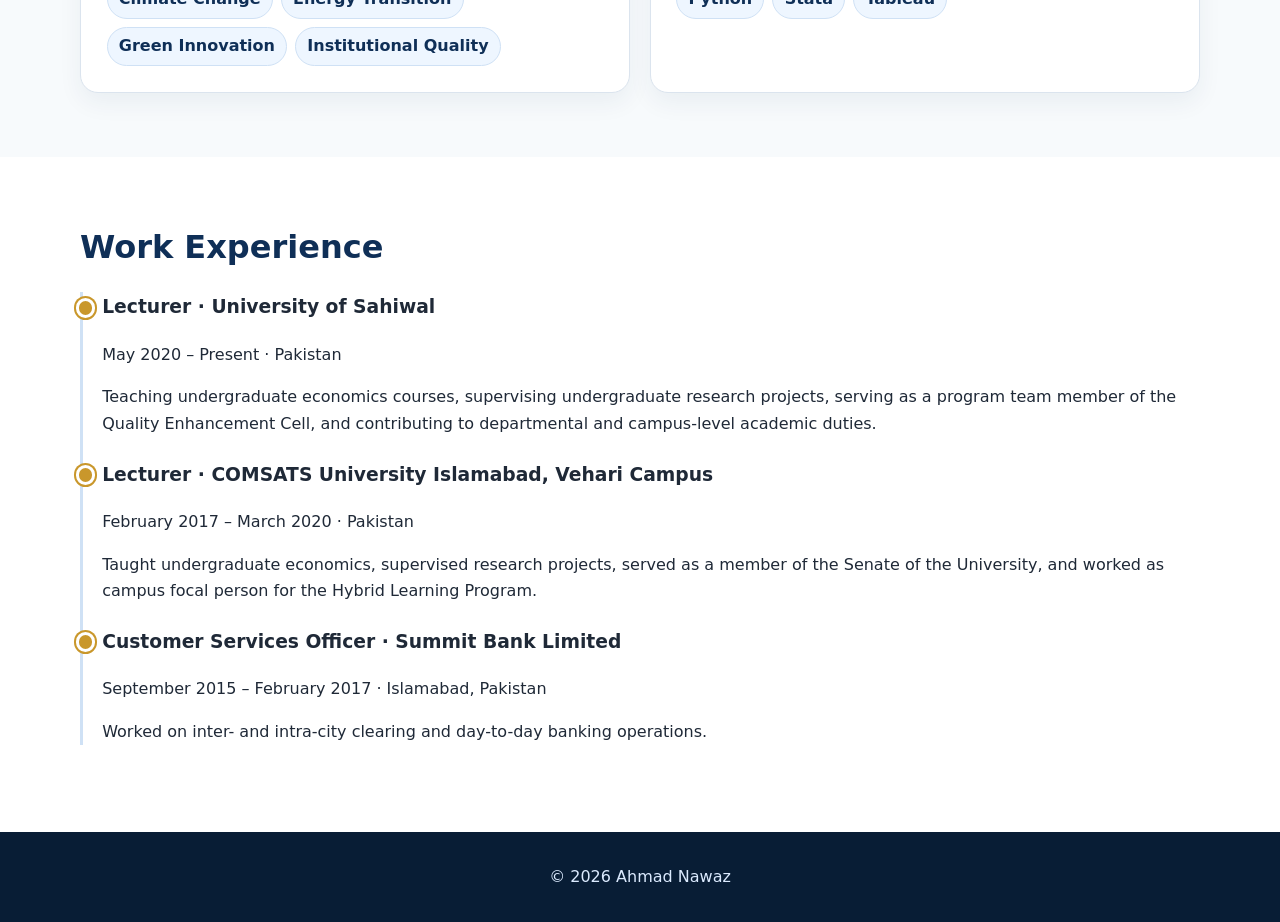
==== commit 591e5bd2: "Update index.html" ====
--- a/index.html
+++ b/index.html
@@ -5,9 +5,9 @@
   <div class="announcement-card">
     <div class="announcement-kicker"><i class="fa-solid fa-bullhorn" aria-hidden="true"></i><span>Announcements</span></div>
     <p class="announcement-title">pmean Stata command V2.0.2 is out</p>
-    <p>The latest archived release of my <strong>pmean</strong> Stata command is now available on Zenodo.</p> 
-    </p><strong>Visit the DOI to Install in Stata</strong></p>
-    <span class="announcement-doi">DOI: 10.5281/zenodo.20079459</span>
+    <p>The latest archived release of my <strong>pmean</strong> Stata command is now available on SSC.</p> 
+    </p><strong>To Install in Stata</strong></p>
+    <p>ssc install pmean.</p>
     <a class="announcement-link" href="https://doi.org/10.5281/zenodo.20079459" target="_blank" rel="noopener noreferrer">View DOI <i class="fa-solid fa-arrow-up-right-from-square" aria-hidden="true"></i></a>
   </div>
 </aside>
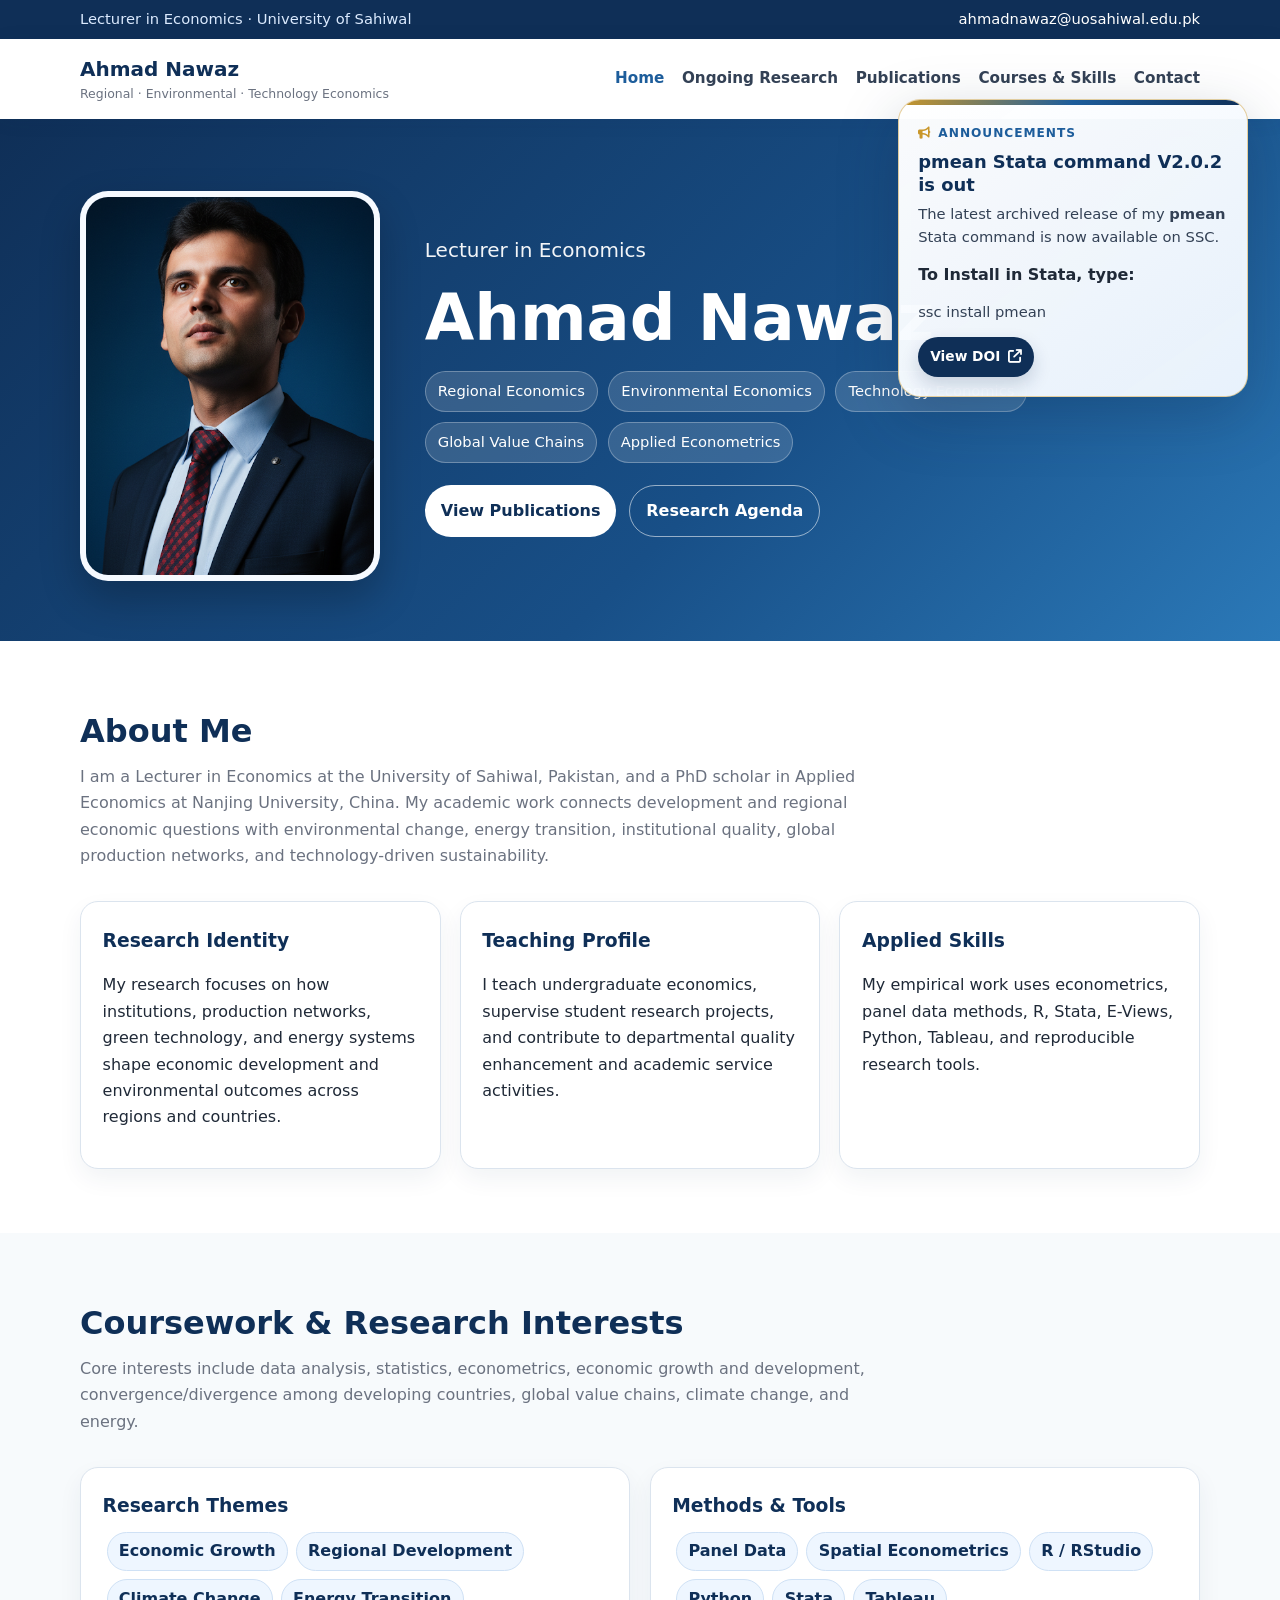
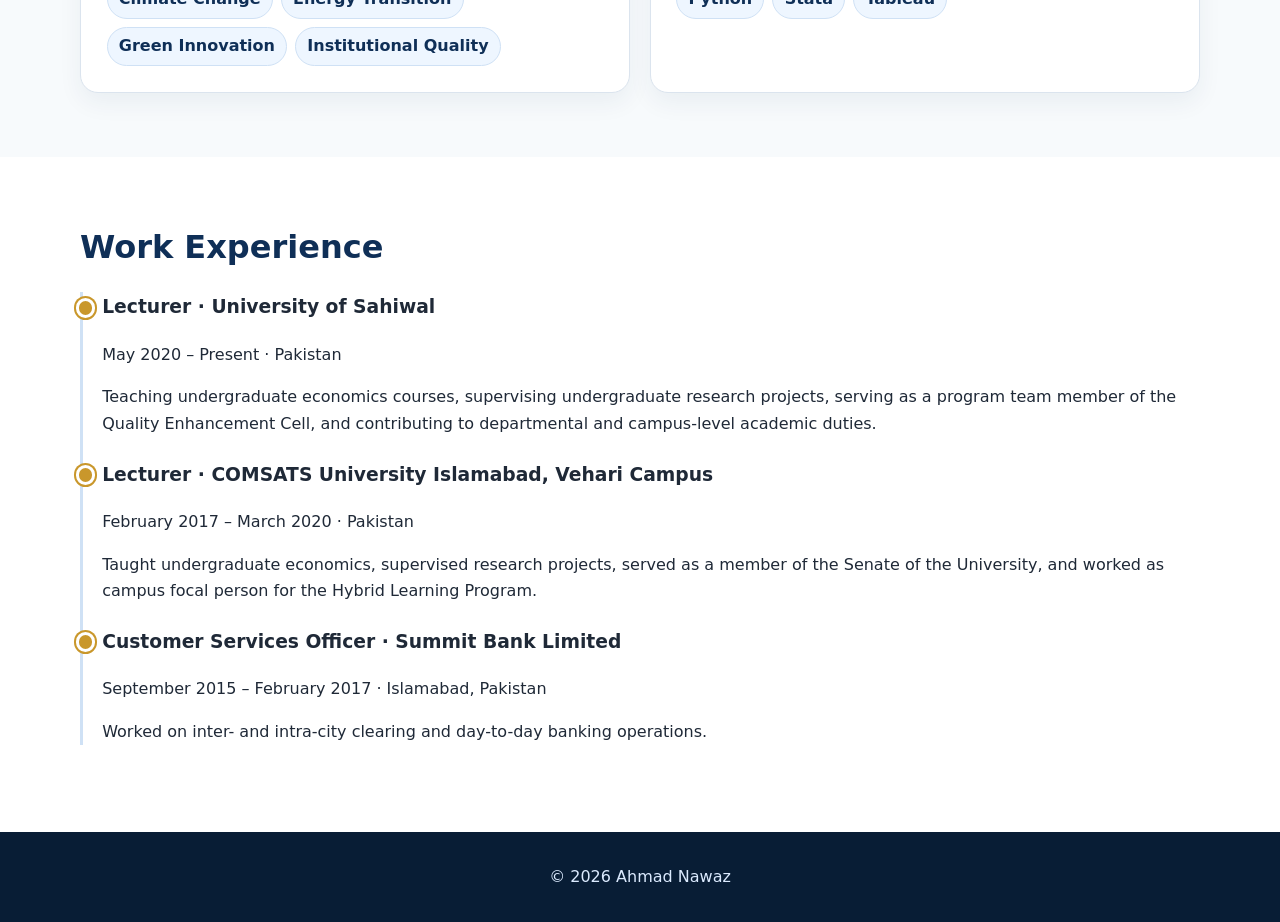
==== commit 1d883006: "Update index.html" ====
--- a/index.html
+++ b/index.html
@@ -6,8 +6,8 @@
     <div class="announcement-kicker"><i class="fa-solid fa-bullhorn" aria-hidden="true"></i><span>Announcements</span></div>
     <p class="announcement-title">pmean Stata command V2.0.2 is out</p>
     <p>The latest archived release of my <strong>pmean</strong> Stata command is now available on SSC.</p> 
-    </p><strong>To Install in Stata</strong></p>
-    <p>ssc install pmean.</p>
+    </p><strong>To Install in Stata, type:</strong></p>
+    <p>ssc install pmean</p>
     <a class="announcement-link" href="https://doi.org/10.5281/zenodo.20079459" target="_blank" rel="noopener noreferrer">View DOI <i class="fa-solid fa-arrow-up-right-from-square" aria-hidden="true"></i></a>
   </div>
 </aside>
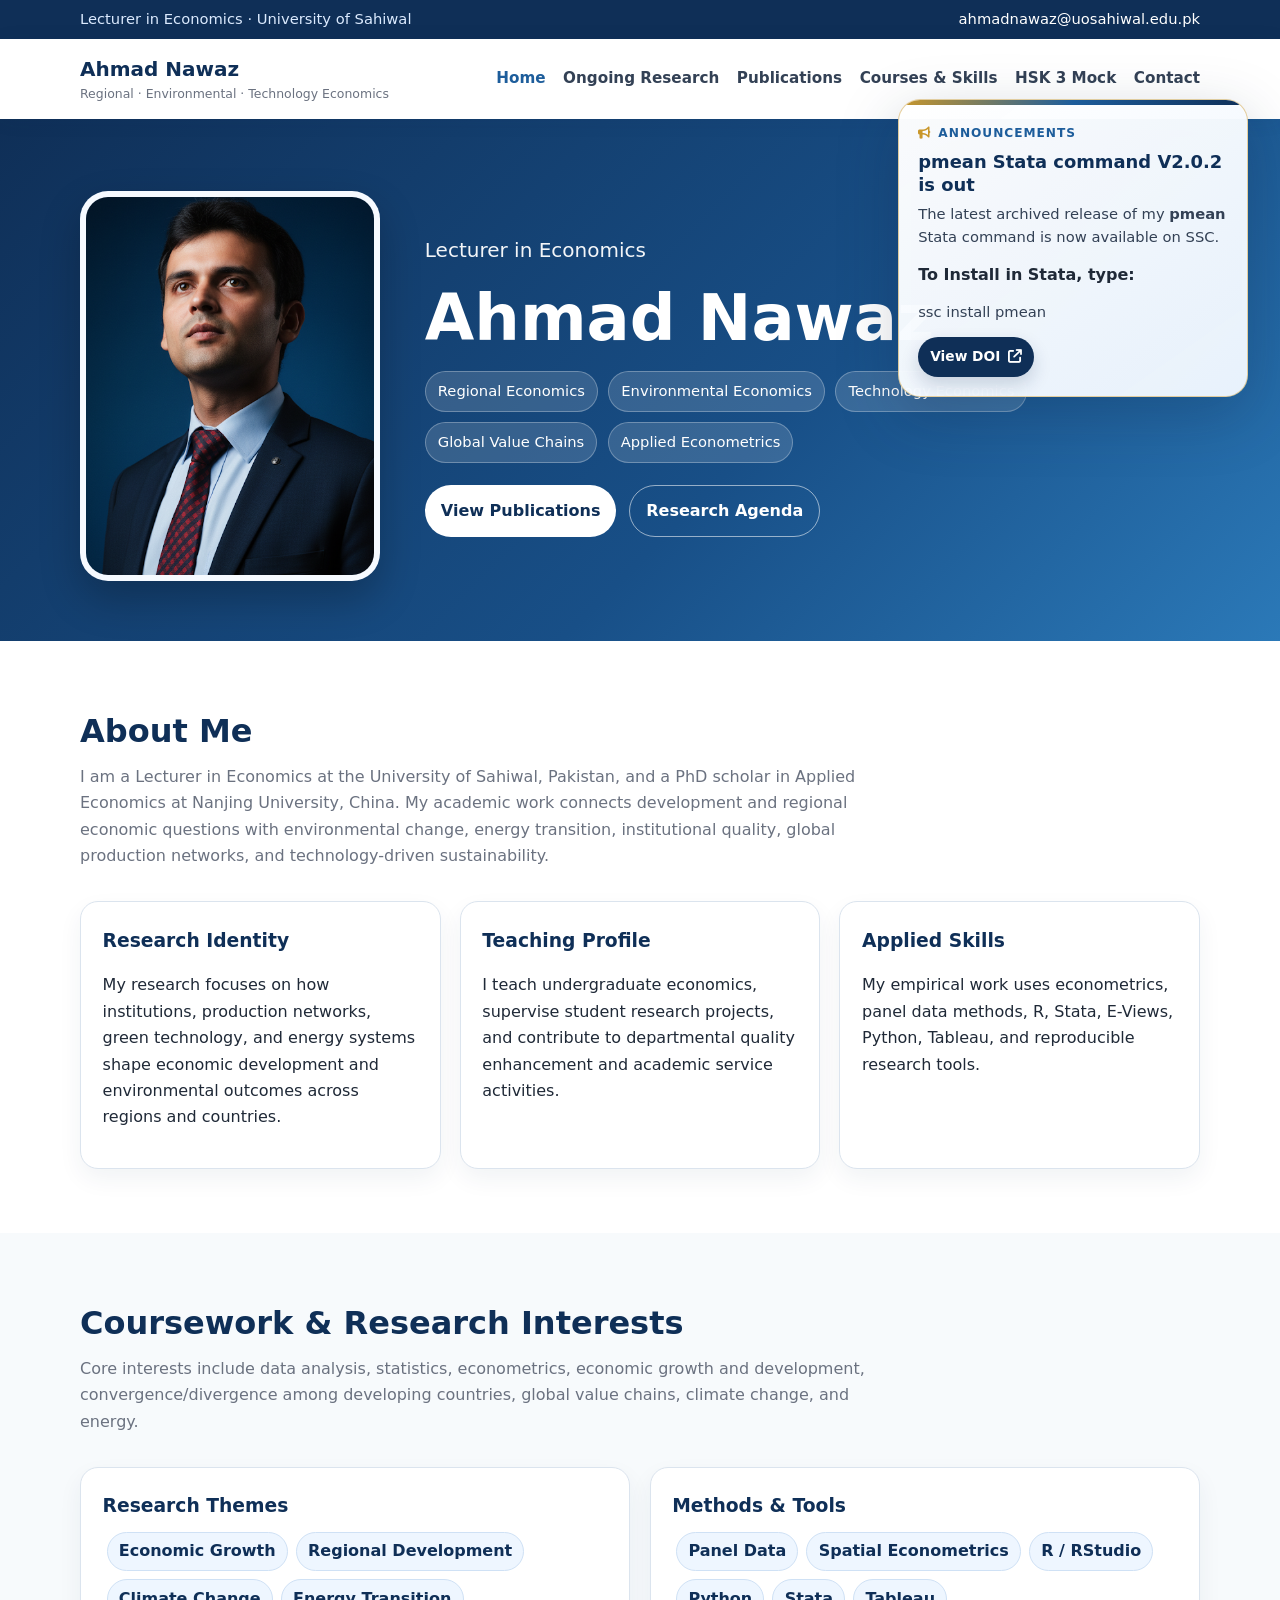
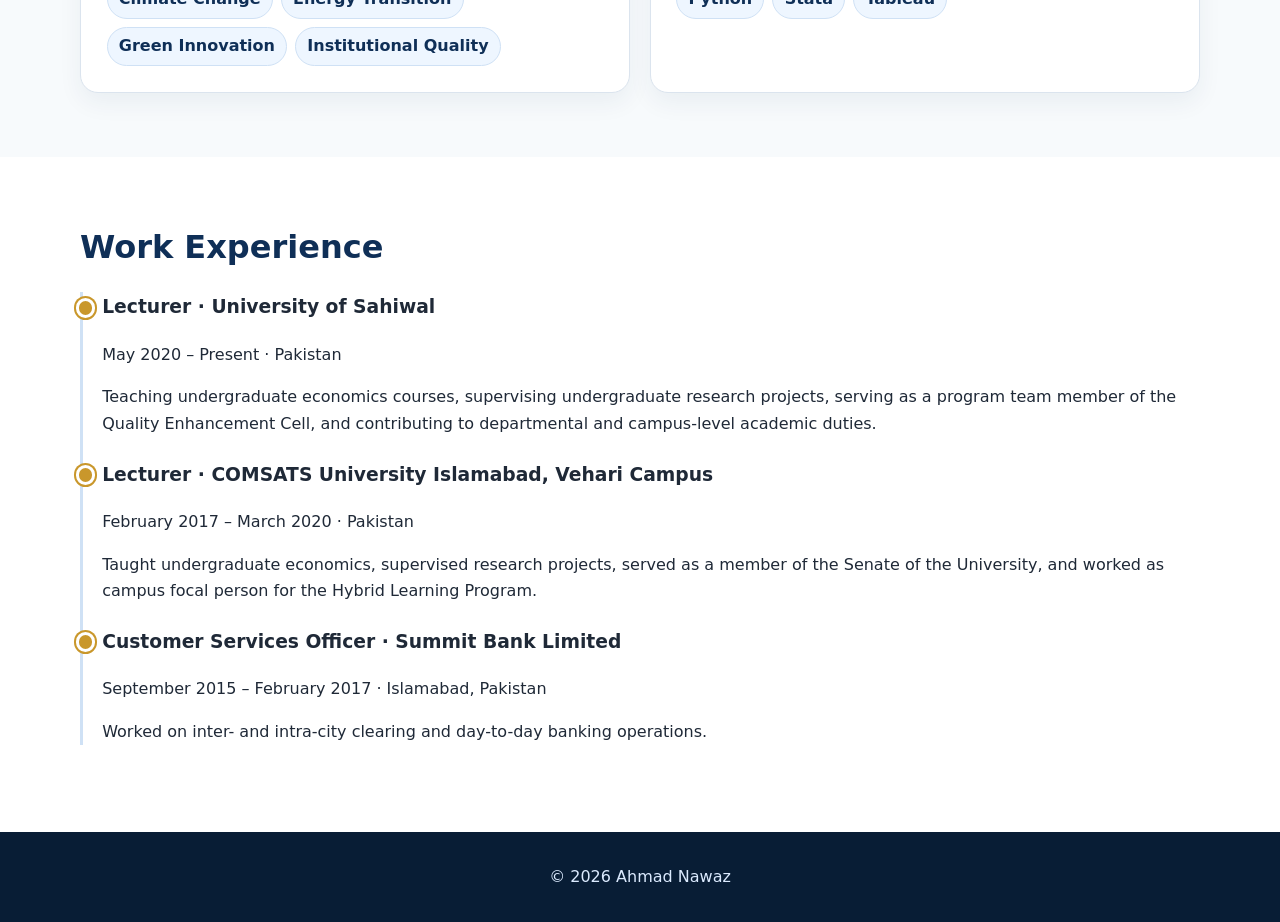
==== commit fbabf027: "Add files via upload" ====
--- a/index.html
+++ b/index.html
@@ -1,6 +1,6 @@
 <!DOCTYPE html><html lang="en"><head><meta charset="UTF-8"><meta name="viewport" content="width=device-width, initial-scale=1.0"><title>Ahmad Nawaz | Applied Economics Researcher</title><link rel="stylesheet" href="styles.css"><link rel="stylesheet" href="https://cdnjs.cloudflare.com/ajax/libs/font-awesome/6.4.0/css/all.min.css"></head><body>
 <div class="topbar"><div class="container"><span>Lecturer in Economics · University of Sahiwal</span><span><a href="mailto:ahmadnawaz@uosahiwal.edu.pk">ahmadnawaz@uosahiwal.edu.pk</a></span></div></div>
-<nav class="navbar"><div class="container nav-inner"><a class="brand" href="index.html">Ahmad Nawaz<span>Regional · Environmental · Technology Economics</span></a><div class="nav-links"><a class="active" href="index.html">Home</a><a href="ongoing-research.html">Ongoing Research</a><a href="publications.html">Publications</a><a href="courses-skills.html">Courses & Skills</a><a href="contact.html">Contact</a></div></div></nav>
+<nav class="navbar"><div class="container nav-inner"><a class="brand" href="index.html">Ahmad Nawaz<span>Regional · Environmental · Technology Economics</span></a><div class="nav-links"><a class="active" href="index.html">Home</a><a href="ongoing-research.html">Ongoing Research</a><a href="publications.html">Publications</a><a href="courses-skills.html">Courses & Skills</a><a href="hsk3-mock.html">HSK 3 Mock</a><a href="contact.html">Contact</a></div></div></nav>
 <aside class="announcement-float" aria-label="Announcement: pmean Stata command V1.2.0 release">
   <div class="announcement-card">
     <div class="announcement-kicker"><i class="fa-solid fa-bullhorn" aria-hidden="true"></i><span>Announcements</span></div>
